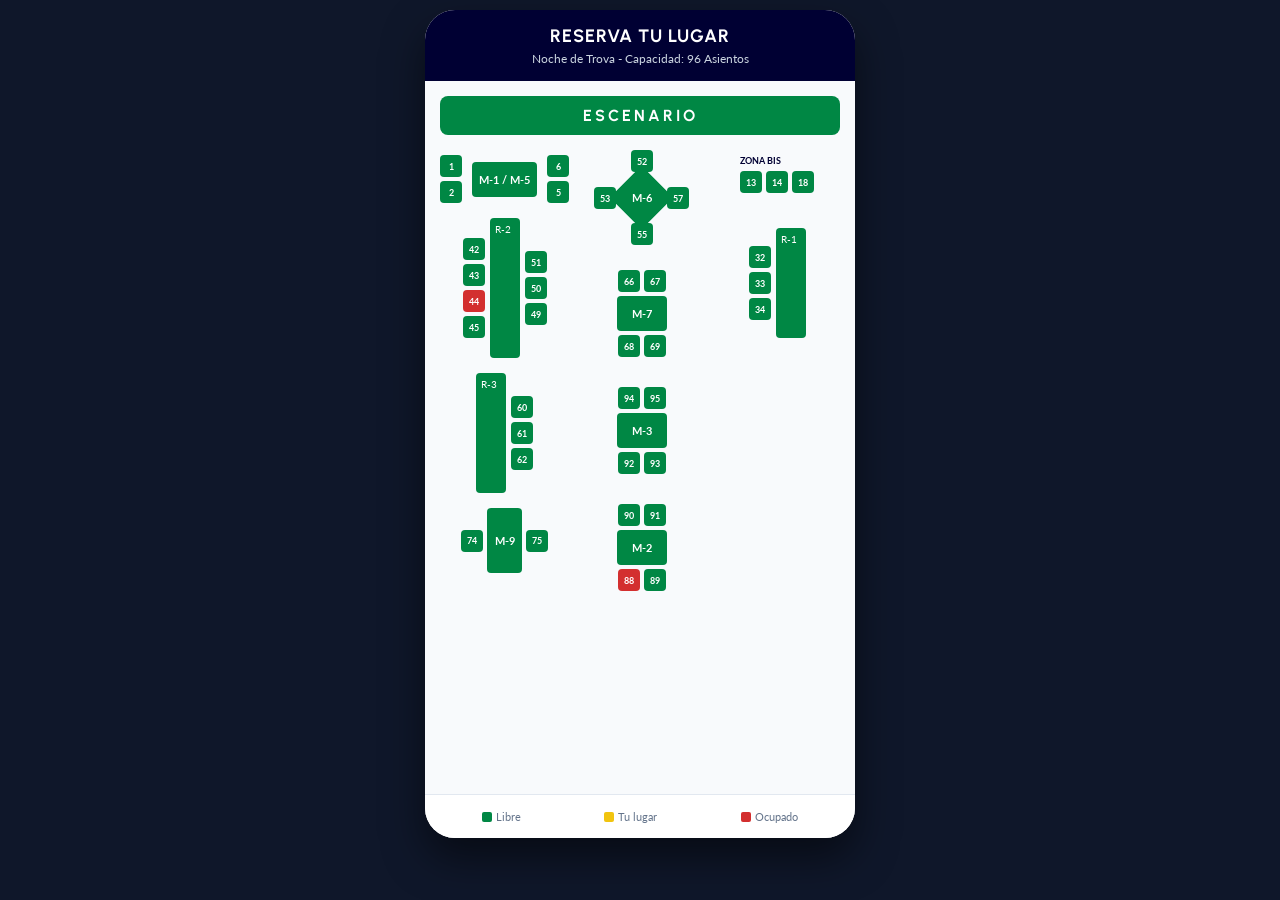
==== prueba.html @ bc2d953c "Rename prueba to prueba.html" ====
<!DOCTYPE html>
<html lang="es">
<head>
    <meta charset="UTF-8">
    <meta name="viewport" content="width=device-width, initial-scale=1.0">
    <title>Reserva de Asientos - PLANTA BAJA</title>
    <link rel="preconnect" href="https://fonts.googleapis.com">
    <link href="https://fonts.googleapis.com/css2?family=Urbanist:wght@700&family=Lato:wght@400;700&display=swap" rel="stylesheet">
    <link rel="stylesheet" href="https://cdnjs.cloudflare.com/ajax/libs/font-awesome/6.5.1/css/all.min.css">
    <style>
        :root {
            --primary: #000033;
            --accent: #eb5e28;
            --disponible: #008744; /* Verde de tu plano */
            --seleccionado: #f1c40f; /* Amarillo interactivo */
            --ocupado: #d32f2f; /* Rojo */
            --bg-body: #0f172a;
        }

        * { box-sizing: border-box; }

        body {
            font-family: 'Lato', sans-serif;
            background-color: var(--bg-body);
            margin: 0;
            padding: 10px;
            display: flex;
            justify-content: center;
        }

        /* Contenedor tipo Mockup de Celular */
        .phone-wrapper {
            width: 100%;
            max-width: 430px;
            background-color: #ffffff;
            border-radius: 30px;
            overflow: hidden;
            box-shadow: 0 20px 40px rgba(0,0,0,0.5);
            display: flex;
            flex-direction: column;
            min-height: 92vh;
        }

        .app-header {
            background-color: var(--primary);
            color: white;
            padding: 15px;
            text-align: center;
        }
        .app-header h1 { font-family: 'Urbanist', sans-serif; margin: 0; font-size: 18px; letter-spacing: 1px; }
        .app-header p { margin: 4px 0 0 0; font-size: 12px; color: #cbd5e1; }

        /* Contenedor del Mapa con Scroll Interno si se requiere */
        .map-area {
            padding: 15px;
            flex-grow: 1;
            overflow-y: auto;
            background-color: #f8fafc;
        }

        .stage-box {
            background-color: #008744;
            color: white;
            text-align: center;
            padding: 10px;
            border-radius: 8px;
            font-family: 'Urbanist', sans-serif;
            font-size: 16px;
            font-weight: bold;
            letter-spacing: 3px;
            margin-bottom: 20px;
        }

        /* Distribución de las zonas en columnas de la Planta Baja */
        .floor-grid {
            display: grid;
            grid-template-columns: 1fr 1fr 1fr;
            gap: 10px;
            margin-bottom: 20px;
        }

        .grid-col {
            display: flex;
            flex-direction: column;
            gap: 15px;
            align-items: center;
        }

        /* Estilos de las Mesas de la Fábrica */
        .mesa-node {
            background-color: #008744;
            color: white;
            font-size: 11px;
            font-weight: bold;
            display: flex;
            justify-content: center;
            align-items: center;
            border-radius: 4px;
        }
        
        /* Formas según tu imagen */
        .rect-v { width: 35px; height: 65px; } /* Mesas 2, 3, 7, 8, 9, B1, B2 */
        .rect-h { width: 65px; height: 35px; } /* Mesa 1, 4, 5 */
        .diamond { width: 45px; height: 45px; transform: rotate(45deg); }
        .diamond span { transform: rotate(-45deg); } /* Enderezar texto */
        
        .bar-v { width: 30px; height: 110px; background-color: #008744; border-radius: 4px;} /* Barras R1, R2, R3 */

        /* Sistema de Sillas/Asientos */
        .asientos-cluster {
            display: flex;
            gap: 4px;
            justify-content: center;
            align-items: center;
        }
        .cluster-v { flex-direction: column; }
        .cluster-h { flex-direction: row; }

        .silla {
            width: 22px;
            height: 22px;
            background-color: var(--disponible);
            color: white;
            font-size: 9px;
            font-weight: bold;
            display: flex;
            justify-content: center;
            align-items: center;
            border-radius: 4px;
            cursor: pointer;
            user-select: none;
            transition: background 0.2s;
        }
        .silla.selected { background-color: var(--seleccionado); color: #000; }
        .silla.occupied { background-color: var(--ocupado); cursor: not-allowed; }

        /* Barra de información fija abajo (UX Mobile) */
        .checkout-bar {
            background: white;
            border-top: 1px solid #e2e8f0;
            padding: 15px;
            display: flex;
            flex-direction: column;
            gap: 10px;
        }

        .legend-bar {
            display: flex;
            justify-content: space-around;
            font-size: 11px;
            color: #64748b;
        }
        .legend-i { display: flex; align-items: center; gap: 4px; }
        .legend-c { width: 10px; height: 10px; border-radius: 2px; }

        .btn-reservation {
            background-color: var(--primary);
            color: white;
            text-align: center;
            padding: 14px;
            border-radius: 12px;
            font-weight: bold;
            text-decoration: none;
            font-size: 14px;
            letter-spacing: 0.5px;
            display: none; /* Se activa al elegir lugares */
        }
    </style>
</head>
<body>

    <div class="phone-wrapper">
        <header class="app-header">
            <h1>RESERVA TU LUGAR</h1>
            <p>Noche de Trova - Capacidad: 96 Asientos</p>
        </header>

        <div class="map-area">
            <div class="stage-box">ESCENARIO</div>

            <div class="floor-grid">
                
                <div class="grid-col">
                    <div style="display: flex; gap: 10px; align-items: center;">
                        <div class="asientos-cluster cluster-v">
                            <div class="silla" data-id="1">1</div>
                            <div class="silla" data-id="2">2</div>
                        </div>
                        <div class="mesa-node rect-h">M-1 / M-5</div>
                        <div class="asientos-cluster cluster-v">
                            <div class="silla" data-id="6">6</div>
                            <div class="silla" data-id="5">5</div>
                        </div>
                    </div>
                    
                    <div style="display: flex; gap: 5px;">
                        <div class="asientos-cluster cluster-v">
                            <div class="silla" data-id="42">42</div>
                            <div class="silla" data-id="43">43</div>
                            <div class="silla occupied">44</div>
                            <div class="silla" data-id="45">45</div>
                        </div>
                        <div class="bar-v" style="height: 140px;"><span style="color:white; font-size:10px; padding: 5px; display:block;">R-2</span></div>
                        <div class="asientos-cluster cluster-v">
                            <div class="silla" data-id="51">51</div>
                            <div class="silla" data-id="50">50</div>
                            <div class="silla" data-id="49">49</div>
                        </div>
                    </div>

                    <div style="display: flex; gap: 5px;">
                        <div class="bar-v" style="height: 120px;"><span style="color:white; font-size:10px; padding: 5px; display:block;">R-3</span></div>
                        <div class="asientos-cluster cluster-v">
                            <div class="silla" data-id="60">60</div>
                            <div class="silla" data-id="61">61</div>
                            <div class="silla" data-id="62">62</div>
                        </div>
                    </div>

                    <div class="asientos-cluster cluster-h">
                        <div class="silla" data-id="74">74</div>
                        <div class="mesa-node rect-v">M-9</div>
                        <div class="silla" data-id="75">75</div>
                    </div>
                </div>

                <div class="grid-col" style="justify-content: center; gap: 30px;">
                    <div style="position: relative; margin: 20px 0;">
                        <div class="mesa-node diamond"><span>M-6</span></div>
                        <div class="silla" data-id="52" style="position: absolute; top: -25px; left: 12px;">52</div>
                        <div class="silla" data-id="57" style="position: absolute; top: 12px; right: -25px;">57</div>
                        <div class="silla" data-id="55" style="position: absolute; bottom: -25px; left: 12px;">55</div>
                        <div class="silla" data-id="53" style="position: absolute; top: 12px; left: -25px;">53</div>
                    </div>

                    <div class="asientos-cluster cluster-v">
                        <div class="asientos-cluster cluster-h">
                            <div class="silla" data-id="66">66</div>
                            <div class="silla" data-id="67">67</div>
                        </div>
                        <div class="mesa-node rect-h" style="width: 50px;">M-7</div>
                        <div class="asientos-cluster cluster-h">
                            <div class="silla" data-id="68">68</div>
                            <div class="silla" data-id="69">69</div>
                        </div>
                    </div>

                    <div class="asientos-cluster cluster-v">
                        <div class="asientos-cluster cluster-h">
                            <div class="silla" data-id="94">94</div>
                            <div class="silla" data-id="95">95</div>
                        </div>
                        <div class="mesa-node rect-h" style="width: 50px;">M-3</div>
                        <div class="asientos-cluster cluster-h">
                            <div class="silla" data-id="92">92</div>
                            <div class="silla" data-id="93">93</div>
                        </div>
                    </div>

                    <div class="asientos-cluster cluster-v">
                        <div class="asientos-cluster cluster-h">
                            <div class="silla" data-id="90">90</div>
                            <div class="silla" data-id="91">91</div>
                        </div>
                        <div class="mesa-node rect-h" style="width: 50px;">M-2</div>
                        <div class="asientos-cluster cluster-h">
                            <div class="silla occupied">88</div>
                            <div class="silla" data-id="89">89</div>
                        </div>
                    </div>
                </div>

                <div class="grid-col">
                    <div style="display: flex; flex-direction: column; gap: 5px;">
                        <span style="font-size: 9px; font-weight: bold; color: var(--primary)">ZONA BIS</span>
                        <div class="asientos-cluster cluster-h">
                            <div class="silla" data-id="13">13</div>
                            <div class="silla" data-id="14">14</div>
                            <div class="silla" data-id="18">18</div>
                        </div>
                    </div>

                    <div style="display: flex; gap: 5px; margin-top: 20px;">
                        <div class="asientos-cluster cluster-v">
                            <div class="silla" data-id="32">32</div>
                            <div class="silla" data-id="33">33</div>
                            <div class="silla" data-id="34">34</div>
                        </div>
                        <div class="bar-v" style="height: 110px;"><span style="color:white; font-size:10px; padding: 5px; display:block;">R-1</span></div>
                    </div>
                </div>

            </div>
        </div>

        <div class="checkout-bar">
            <div class="legend-bar">
                <div class="legend-i"><div class="legend-c" style="background: var(--disponible)"></div> Libre</div>
                <div class="legend-i"><div class="legend-c" style="background: var(--seleccionado)"></div> Tu lugar</div>
                <div class="legend-i"><div class="legend-c" style="background: var(--ocupado)"></div> Ocupado</div>
            </div>
            <button id="btnAction" class="btn-reservation">RESERVAR 0 LUGARES</button>
        </div>
    </div>

    <script>
        const seleccionados = new Set();
        const btnAction = document.getElementById('btnAction');

        document.querySelectorAll('.silla').forEach(silla => {
            silla.addEventListener('click', () => {
                if (silla.classList.contains('occupied')) return;

                const id = silla.getAttribute('data-id');
                
                if (seleccionados.has(id)) {
                    seleccionados.delete(id);
                    silla.classList.remove('selected');
                } else {
                    seleccionados.add(id);
                    silla.classList.add('selected');
                }

                // Actualizar botón según la UX móvil
                if (seleccionados.size > 0) {
                    btnAction.style.display = 'block';
                    btnAction.textContent = `COMPRAR ${seleccionados.size} ASISTENCIA(S) ($${seleccionados.size * 350})`;
                } else {
                    btnAction.style.display = 'none';
                }
            });
        });
    </script>
</body>
</html>
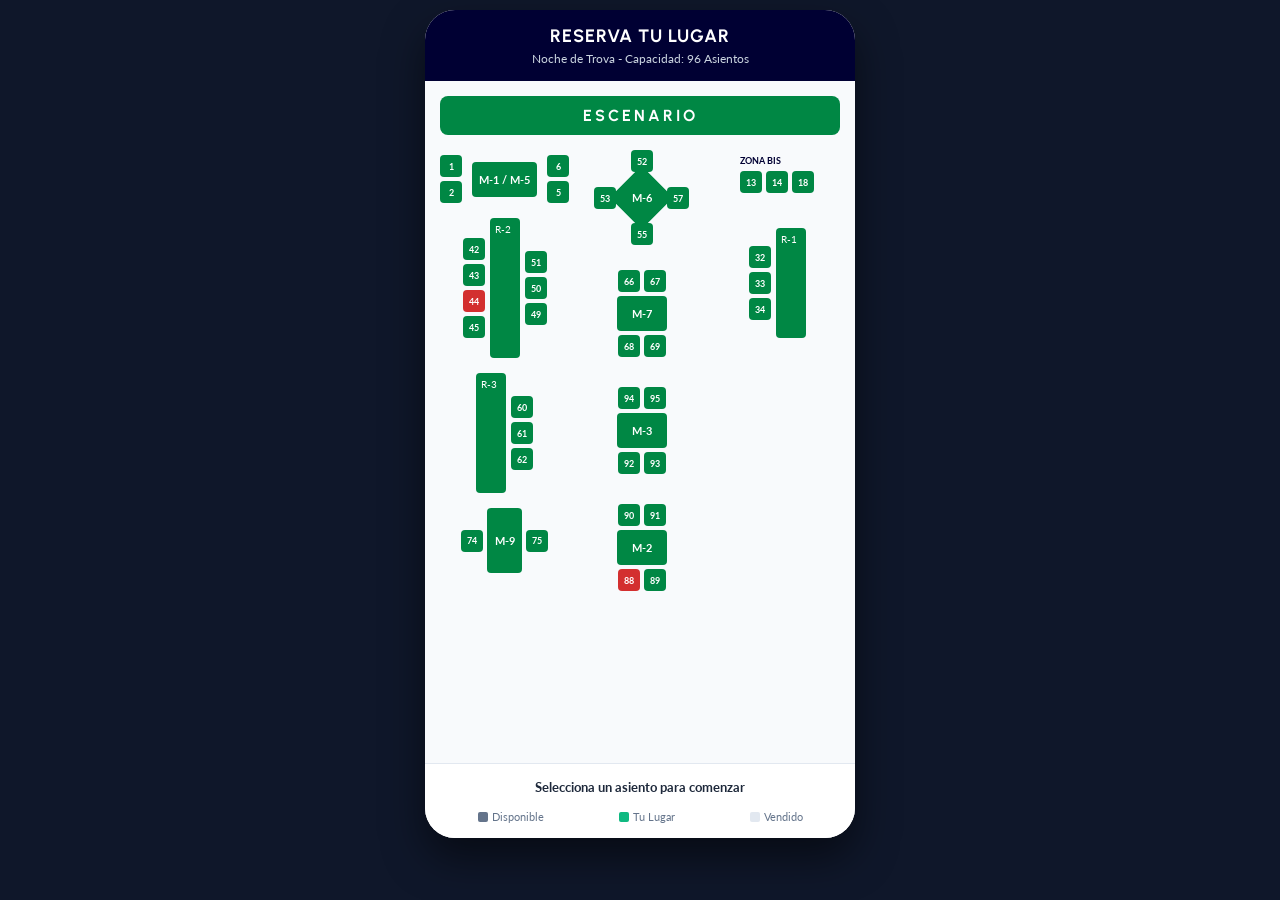
==== commit ca6e1d04: "Update prueba.html" ====
--- a/prueba.html
+++ b/prueba.html
@@ -294,12 +294,19 @@
         </div>
 
         <div class="checkout-bar">
+            <div id="checkout-resumen" style="font-size: 13px; font-weight: bold; color: #1e293b; text-align: center; margin-bottom: 5px;">
+                Selecciona un asiento para comenzar
+            </div>
+            
+            <button id="btn-comprar" style="display: none; width: 100%; background-color: #000033; color: #ffffff; border: none; padding: 15px; border-radius: 12px; font-size: 14px; font-weight: bold; text-transform: uppercase; letter-spacing: 1px; cursor: pointer; margin-bottom: 5px;">
+                Comprar 1 Asistencia ($250)
+            </button>
+            
             <div class="legend-bar">
-                <div class="legend-i"><div class="legend-c" style="background: var(--disponible)"></div> Libre</div>
-                <div class="legend-i"><div class="legend-c" style="background: var(--seleccionado)"></div> Tu lugar</div>
-                <div class="legend-i"><div class="legend-c" style="background: var(--ocupado)"></div> Ocupado</div>
+                <div class="legend-i"><div class="legend-c libre" style="background-color: #64748b;"></div><span>Disponible</span></div>
+                <div class="legend-i"><div class="legend-c tuyol" style="background-color: #10b981;"></div><span>Tu Lugar</span></div>
+                <div class="legend-i"><div class="legend-c vendido" style="background-color: #e2e8f0;"></div><span>Vendido</span></div>
             </div>
-            <button id="btnAction" class="btn-reservation">RESERVAR 0 LUGARES</button>
         </div>
     </div>
 
